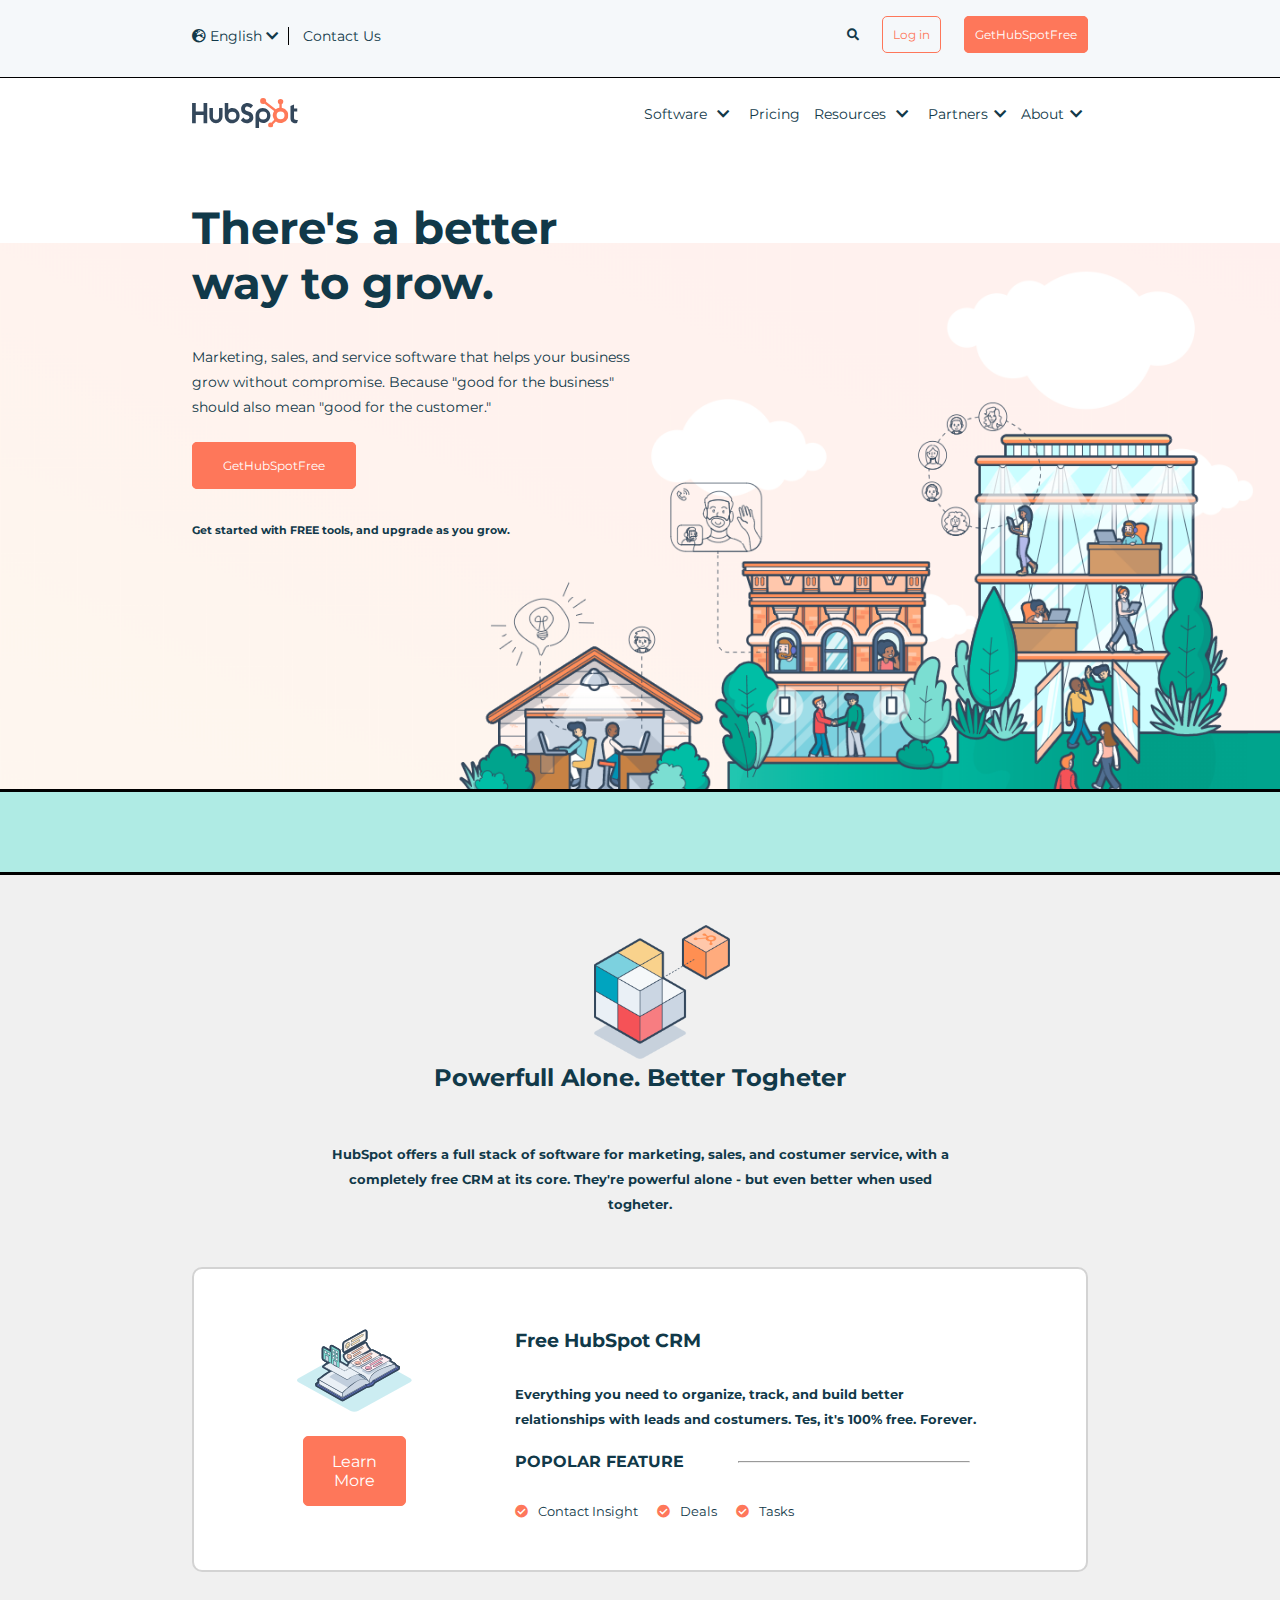
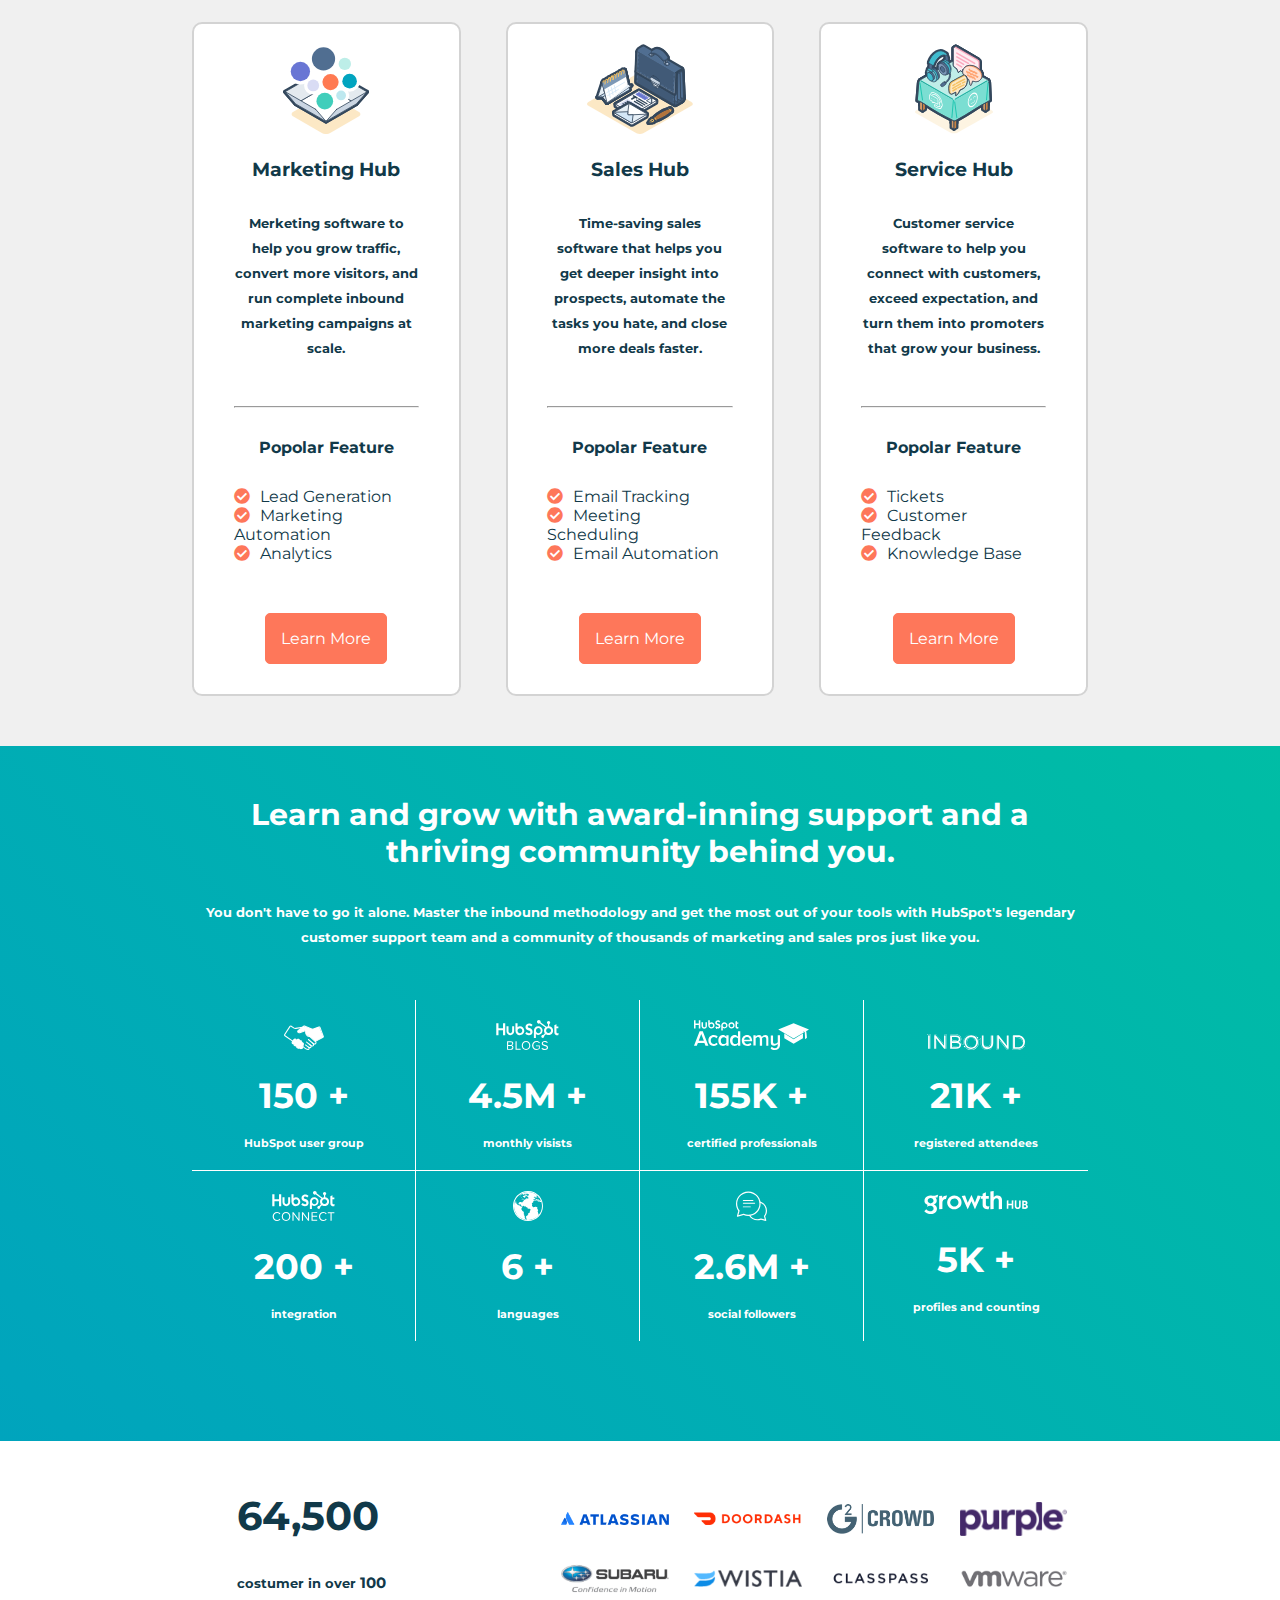
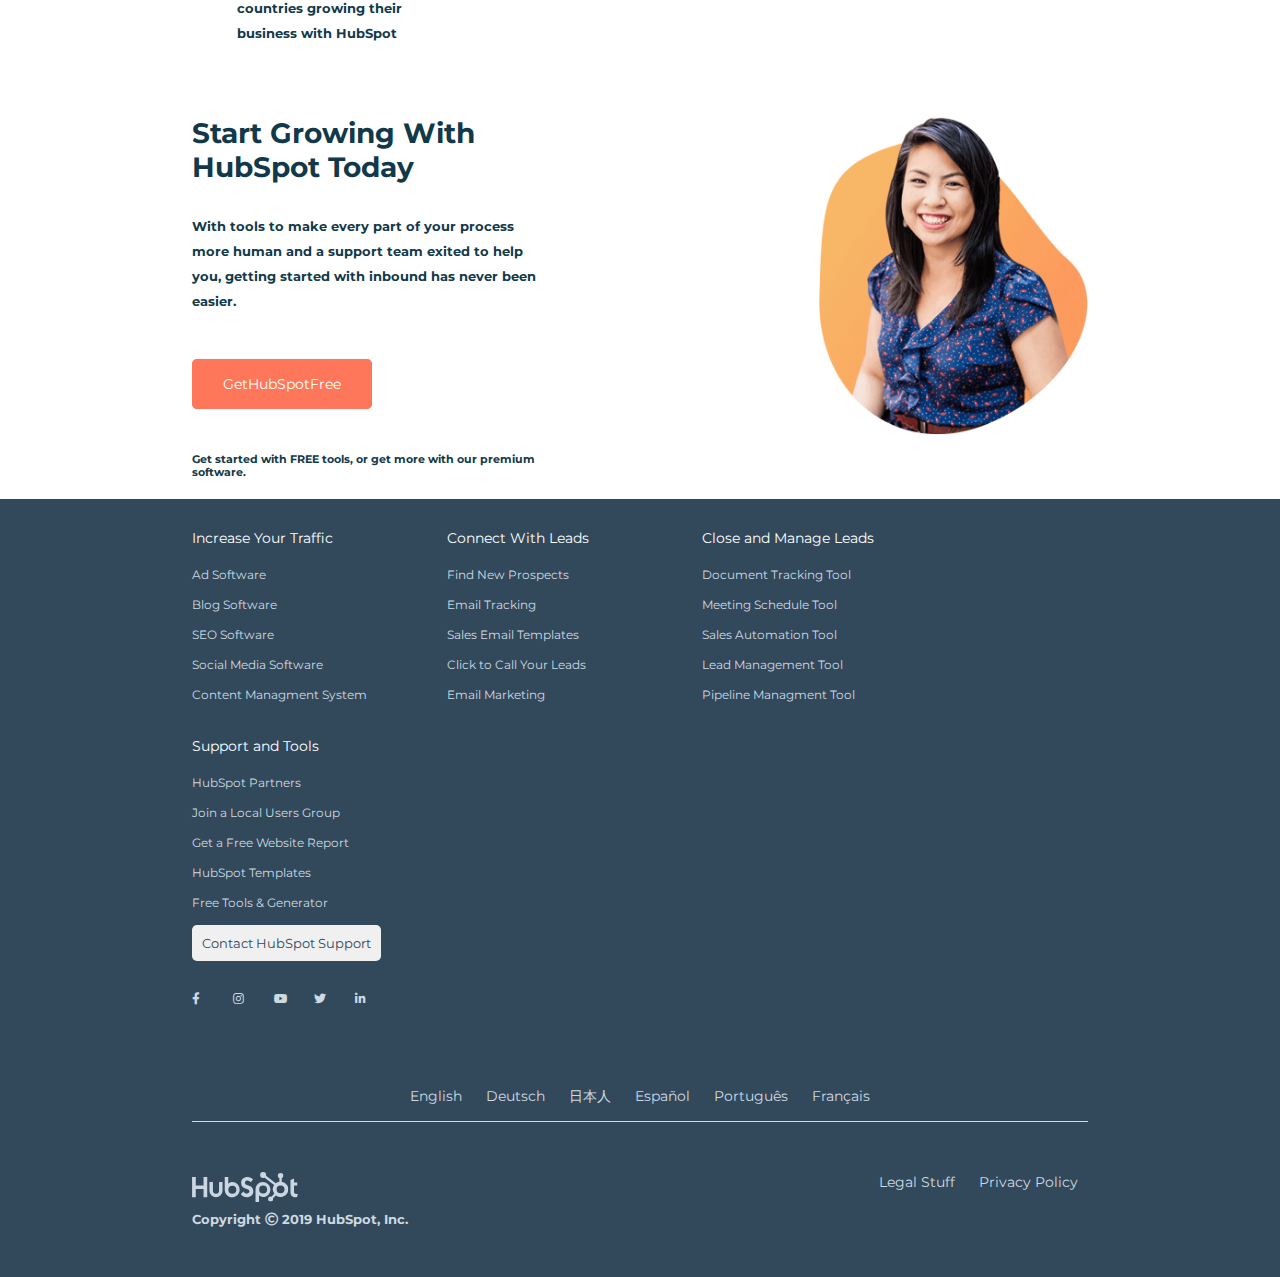
==== bonus/index.html @ 53bf7a54 "Creazione cartella bonus e relativi files, correzione links immagini per cambio percorso" ====
<!DOCTYPE html>
<html lang="en" dir="ltr">
    <head>
        <meta charset="utf-8">
        <link rel="stylesheet" href="https://cdnjs.cloudflare.com/ajax/libs/font-awesome/5.15.2/css/all.min.css">
        <link rel="preconnect" href="https://fonts.gstatic.com">
        <link href="https://fonts.googleapis.com/css2?family=Montserrat:wght@600;700&display=swap" rel="stylesheet">
        <link rel="stylesheet" href="css/style.css">
        <title>HubSpot</title>
    </head>
    <body>

<!-- Header -->
        <header>
<!-- Pre-Nav -->
            <div class="pre-nav">
                <div class="row margini">
                    <div class="sinistra">
                        <div class="lingua">
                            <i class="fas fa-globe-europe"></i>
                            <a href="#">English</a>
                            <i class="fas fa-chevron-down"></i>
                        </div>
                        <div class="contatti">
                            <a href="#">Contact Us</a>
                        </div>
                    </div>

                    <div class="destra">
                        <div class="container_bottoni">
                            <a href="#" class="fas fa-search"></a>
                            <a href="#" class="bottone" id="vuoto">Log in</a>
                            <a href="#" class="bottone">GetHubSpotFree</a>
                        </div>
                    </div>
                </div>
            </div>

<!-- Nav -->
            <nav>
                <div class="row margini">
                    <img src="../img/logo.svg" alt="logo">
                    <div class="drop">
                        <ul>
                            <li><a href="#">Software <i class="fas fa-chevron-down"></i></a></li>
                            <li><a href="#">Pricing</a></li>
                            <li><a href="#">Resources <i class="fas fa-chevron-down"></i></a></li>
                            <li><a href="#">Partners<i class="fas fa-chevron-down"></i></a></li>
                            <li><a href="#">About<i class="fas fa-chevron-down"></i></a></li>
                        </ul>

                    </div>
                </div>
            </nav>
        </header>

<!-- Jumbotron -->
        <div class="jumbotron">
            <div class="testo">
                <h1>There's a better way to grow.</h1>
                <p>Marketing, sales, and service software that helps your business grow without compromise. Because "good for the business" should also mean "good for the customer."</p>
                <a href="#" class="bottone">GetHubSpotFree</a>
                <h6>Get started with FREE tools, and upgrade as you grow.</h6>
            </div>

            <div class="separatore">

            </div>
        </div>

<!-- Main -->
        <main>
            <div class="container_colonne">
                <section class="colonne margini">
                    <div class="motto">
                        <img src="../img/cube.png" alt="cubo">
                        <h2>Powerfull Alone. Better Togheter</h2>
                        <h5>HubSpot offers a full stack of software for marketing, sales, and costumer service, with a completely free CRM at its core. They're powerful alone - but even better when used togheter.</h5>
                    </div>

<!--Prima Riga Main -->
                    <div class="row prima column">
                        <div class="sinistra">
                            <img src="../img/book.svg" alt="libro">
                            <a href="#" class="bottone">Learn More</a>

                        </div>
                        <div class="destra">
                            <h3>Free HubSpot CRM</h3>
                            <h5>Everything you need to organize, track, and build better relationships with leads and costumers. Tes, it's 100% free. Forever.</h5>
                            <h4>POPOLAR FEATURE</h4>
                            <hr>
                            <ul>
                                <li><i class="fas fa-check-circle"></i>Contact Insight</li>
                                <li><i class="fas fa-check-circle"></i>Deals</li>
                                <li><i class="fas fa-check-circle"></i>Tasks</li>
                            </ul>
                        </div>
                    </div>

<!--Seconda Riga Main -->
                    <div class="row seconda ">
                        <aside class="column sinistra">
                            <img src="../img/marketing.svg" alt="libro">
                            <div class="margini">
                                <h3>Marketing Hub</h3>
                                <h5>Merketing software to help you grow traffic, convert more visitors, and run complete inbound marketing campaigns at scale.</h5>
                                <hr>
                                <h4>Popolar Feature</h4>
                                <ul>
                                    <li><i class="fas fa-check-circle"></i>Lead Generation</li>
                                    <li><i class="fas fa-check-circle"></i>Marketing Automation</li>
                                    <li><i class="fas fa-check-circle"></i>Analytics</li>
                                </ul>
                                <a href="#" class="bottone">Learn More</a>
                            </div>
                        </aside>
                        <aside class="column centrale">
                            <img src="../img/sales.svg" alt="libro">
                            <div class="margini">
                                <h3>Sales Hub</h3>
                                <h5>Time-saving sales software that helps you get deeper insight into prospects, automate the tasks you hate, and close more deals faster.</h5>
                                <hr>
                                <h4>Popolar Feature</h4>
                                <ul>
                                    <li><i class="fas fa-check-circle"></i>Email Tracking</li>
                                    <li><i class="fas fa-check-circle"></i>Meeting Scheduling</li>
                                    <li><i class="fas fa-check-circle"></i>Email Automation</li>
                                </ul>
                                <a href="#" class="bottone">Learn More</a>
                            </div>
                        </aside>
                        <aside class="column destra">
                            <img src="../img/service.svg" alt="libro">
                            <div class="margini">
                                <h3>Service Hub</h3>
                                <h5>Customer service software to help you connect with customers, exceed expectation, and turn them into promoters that grow your business.</h5>
                                <hr>
                                <h4>Popolar Feature</h4>
                                <ul>
                                    <li><i class="fas fa-check-circle"></i>Tickets</li>
                                    <li><i class="fas fa-check-circle"></i>Customer Feedback</li>
                                    <li><i class="fas fa-check-circle"></i>Knowledge Base</li>
                                </ul>
                                <a href="#" class="bottone">Learn More</a>
                            </div>
                        </aside>

                    </div>

                </section>

            </div>

<!-- Learn and Growth -->
            <section class="learn">
                <div class="learn_scritte margini">
                    <h2>Learn and grow with award-inning support and a thriving community behind you.</h2>
                    <h5>You don't have to go it alone. Master the inbound methodology and get the most out of your tools with HubSpot's legendary customer support team and a community of thousands of marketing and sales pros just like you.</h5>
                </div>

<!-- Sezione con quadrati -->
                <div class="row learn_quadrati_1 margini">
                    <div class="quadrato">
                        <img src="../img/homepage_community_agency.svg" alt="mani">
                        <span class="numeroni">150 +</span>
                        <h6>HubSpot user group</h6>
                    </div>
                    <div class="quadrato">
                        <img src="../img/homepage_community_blog.svg" alt="mani">
                        <span class="numeroni">4.5M +</span>
                        <h6>monthly visists</h6>
                    </div>
                    <div class="quadrato">
                        <img src="../img/homepage_community_academy.svg" alt="mani">
                        <span class="numeroni">155K +</span>
                        <h6>certified professionals</h6>
                    </div>
                    <div class="quadrato">
                        <img src="../img/homepage_community_inbound.svg" alt="mani">
                        <span class="numeroni">21K +</span>
                        <h6>registered attendees</h6>
                    </div>
                </div>
                <div class="row learn_quadrati_2 margini">
                    <div class="quadrato">
                        <img src="../img/homepage_community_connect.svg" alt="mani">
                        <span class="numeroni">200 +</span>
                        <h6>integration</h6>
                    </div>
                    <div class="quadrato">
                        <img src="../img/homepage_community_globe.svg" alt="mani">
                        <span class="numeroni">6 +</span>
                        <h6>languages</h6>
                    </div>
                    <div class="quadrato">
                        <img src="../img/homepage_community_followers.svg" alt="mani">
                        <span class="numeroni">2.6M +</span>
                        <h6>social followers</h6>
                    </div>
                    <div class="quadrato">
                        <img src="../img/homepage_community_growthhub.svg" alt="mani">
                        <span class="numeroni">5K +</span>
                        <h6>profiles and counting</h6>
                    </div>

                </div>

            </section>

<!-- Partners -->
            <section class="partners margini">

<!-- Prima Riga Partners -->
                <div class="row partners_superiore">
                    <div class="numeri">
                        <span>64,500</span>
                        <h5>costumer in over <span>100</span> countries growing their business with HubSpot</h5>
                    </div>
                    <div class="loghi">
                        <div class="loghi_superiore">
                            <img src="../img/atlassian.png" alt="">
                            <img src="../img/doordash.png" alt="">
                            <img src="../img/g2crowd-logo@2x.png" alt="">
                            <img src="../img/purple-logo@2x.png" alt="">
                        </div>
                        <div class="loghi_superiore">
                            <img src="../img/subaru.png" alt="">
                            <img src="../img/wistia.png" alt="">
                            <img src="../img/classpass.png" alt="">
                            <img src="../img/vmware.png" alt="">
                        </div>
                    </div>

                </div>

<!--Seconda Riga Partners -->
                <div class="row partners_inferiore">
                    <div class="start">
                        <h2>Start Growing With HubSpot Today</h2>
                        <h5>With tools to make every part of your process more human and a support team exited to help you, getting started with inbound has never been easier.</h5>
                        <a href="#" class="bottone">GetHubSpotFree</a>
                        <h6>Get started with FREE tools, or get more with our premium software.</h6>
                    </div>
                    <div class="donna">
                        <img src="../img/woman.webp" alt="donna">
                    </div>
                </div>

            </section>
        </main>

<!-- Footer -->
        <footer>
            <div class="row margini">

                <!-- Prima Colonna -->
                <ul class="column">
                    <li><span>Increase Your Traffic</span></li>
                    <li><a href="#">Ad Software</a></li>
                    <li><a href="#">Blog Software</a></li>
                    <li><a href="#">SEO Software</a></li>
                    <li><a href="#">Social Media Software</a></li>
                    <li><a href="#">Content Managment System</a></li>
                </ul>

                <!-- Seconda Colonna -->
                <ul class="column">
                    <li><span>Connect With Leads</span></li>
                    <li><a href="#">Find New Prospects</a></li>
                    <li><a href="#">Email Tracking</a></li>
                    <li><a href="#">Sales Email Templates</a></li>
                    <li><a href="#">Click to Call Your Leads</a></li>
                    <li><a href="#">Email Marketing</a></li>
                </ul>

                <!-- Terza Colonna -->
                <ul class="column">
                    <li><span>Close and Manage Leads</span></li>
                    <li><a href="#">Document Tracking Tool</a></li>
                    <li><a href="#">Meeting Schedule Tool</a></li>
                    <li><a href="#">Sales Automation Tool</a></li>
                    <li><a href="#">Lead Management Tool</a></li>
                    <li><a href="#">Pipeline Managment Tool</a></li>
                </ul>

                <!-- Quarta Colonna -->
                <ul class="column">
                    <li><span>Support and Tools</span></li>
                    <li><a href="#">HubSpot Partners</a></li>
                    <li><a href="#">Join a Local Users Group</a></li>
                    <li><a href="#">Get a Free Website Report</a></li>
                    <li><a href="#">HubSpot Templates</a></li>
                    <li><a href="#">Free Tools & Generator</a></li>
                    <li><a href="#" class="supporto">Contact HubSpot Support</a></li>
                    <li>
                        <div class="social">
                        <a href="#"><i class="fab fa-facebook-f"></i></a>
                        <a href="#"><i class="fab fa-instagram"></i></a>
                        <a href="#"><i class="fab fa-youtube"></i></a>
                        <a href="#"><i class="fab fa-twitter"></i></a>
                        <a href="#"><i class="fab fa-linkedin-in"></i></a>
                        </div>
                    </li>
                </ul>

            </div>

<!-- Riga Lingue Footer -->
            <div class="lingue margini">
                <a href="#">English</a>
                <a href="#">Deutsch</a>
                <a href="#">日本人</a>
                <a href="#">Español</a>
                <a href="#">Português</a>
                <a href="#">Français</a>
            </div>

<!-- Riga copyright Footer -->
            <div class="row copyright margini">
                <div class="logo_sinistra">
                    <img src="../img/logo_gray.svg" alt="logo">
                    <h5>Copyright<i class="far fa-copyright"></i>2019 HubSpot, Inc.</h5>
                </div>
                <div class="legal_stuff">
                    <a href="#">Legal Stuff</a>
                    <a href="#">Privacy Policy</a>
                </div>
            </div>
        </footer>
    </body>
</html>
---- bonus/css/style.css ----
/* Regole generali */
*{
    margin: 0;
    padding: 0;
    box-sizing: border-box;
}

body{
    font-family: 'Montserrat', sans-serif;
    color: #113949;
}

a{
    text-decoration: none;
}

.margini{
    width: 70%;
    margin: auto;
}


.bottone{
    border-radius: 5px;
    border:1px solid #fe775a;
    color: white;
    background-color: #fe775a;
}

li i[class~=fa-check-circle]{
    color: #fe775a;
    margin-right: 10px;
}

.row::after{
    content: "";
    display: table;
    clear: both;
}

/* Regole Header */
header{
    position: fixed;
    top: 0;
    left: 0;
    width: 100%;
    z-index: 900;
}

.pre-nav{
    background-color: #f5f8fa;
    border-bottom: 1px solid black;
}

.pre-nav .sinistra{
    float: left;
    height: 70px;
    font-size: 14px;
}

.lingua{
    display: inline-block;
    margin-top: 27px;
    padding-right: 10px;
    border-right: 1px solid black;
}

.pre-nav a{
    color: #113949;
}

.contatti{
    display: inline-block;
    margin-top: 27px;
    padding-left: 10px;
}

.pre-nav .destra{
    float: right;
}

.container_bottoni{
    height: 50px;
    margin-top: 27px;
    font-size: 12px;
}

.container_bottoni a:last-child{
    color: white;
}

header .bottone{
    padding: 10px;
}

#vuoto{
    background-color: #f5f8fa;
    color: #fe775a;
    margin: 0 20px;
}

/* regole nav */
nav{
    background-color: white;
}

nav img{
    margin-top: 20px;
}

.drop{
    float: right;
    height: 70px;
}

header nav ul{
    margin-top: 27px;
    font-size: 14px;
}

header nav li{
    display: inline-block;
    margin: 0 5px;
}

header nav li:last-child{
    margin: 0;
}

header li a{
    color: #113949;
}

header li a i{
    margin: 0 6px;
}

/* Regole Jumbotron */
.jumbotron{
    position: relative;
    margin-top: 150px;
    height: 725px;
    background-image: url(../../img/jumbotron.png);
    background-size: 100%;
    background-position: 0 90%;
    background-repeat: no-repeat;
}

.jumbotron > .testo{
    position: absolute;
    left: 15%;
    top: 50px;
    width: 35%;
}

h1{
    font-size: 45px;
}

.jumbotron p{
    line-height: 25px;
    margin: 35px 0;
    font-size: 14px;
}

.jumbotron a{
    padding: 15px 30px;
    font-size: 12px;
}

.jumbotron h6{
    margin-top: 50px;
}

.separatore{
    position: absolute;
    bottom: 0;
    left: 0;
    height: 86px;
    width: 100%;
    background-color: #afebe4;
    border-top: 3px solid black;
    border-bottom: 3px solid black;
}

/* Regole Main */
.container_colonne{
    background-color: #F0F0F0;
}

/* Regole colonne */

.motto{
    text-align: center;
}

img[alt~=cubo]{
    width: 20%;
    height: auto;
    margin-top: 50px;
}

.motto h5{
    width: 70%;
    margin:50px auto;
    line-height: 25px;
}

/* prima colonna sinistra */
 main .column{
    background-color: white;
    border-radius: 10px;
    border: 2px solid lightgrey;
    margin-bottom: 50px;
}

.prima .sinistra{
    width: 16%;
    text-align: center;
    float: left;
    margin: 30px 10%;
}

.prima img{
    width: 80%;
    margin-top: 30px;
}

.prima a{
    display: inline-block;
    padding: 15px;
    margin: 20px;
}

/* prima colonna destra */
.prima .destra{
    float: left;
    width: 52%;
    margin-top: 60px;
}

main h3{
    margin-bottom: 30px;
}

main h5{
    line-height: 25px;
    margin-bottom: 20px;
}

.prima .destra h4{
    display: inline-block;
    vertical-align: middle;
    margin-right: 50px;
    margin-bottom: 30px;
}

.prima .destra hr{
    display: inline-block;
    width: 50%;
    vertical-align: middle;
    margin-bottom: 30px;
    color: grey;
    background-color: grey;
}

.prima .destra ul{
    margin-bottom: 50px;
}

.prima .destra li{
    display: inline-block;
    margin-right: 15px;
    font-size: 13px;
}

/* seconda colonna */
aside{
    float: left;
    width: 30%;
}

.seconda .column{
    text-align: center;
}

.seconda .column img{
    max-height: 90px;
    width: auto;
    margin: 20px 0;
}
.seconda h5{
    min-height: 175px;
}
.seconda h4{
    margin: 30px 0;
}

.seconda ul{
    list-style-type: none;
    text-align: left;
}

.seconda .bottone{
    display: inline-block;
    margin: 50px 0 30px 0;
    padding: 15px;
}

.centrale{
    margin: 0 5%;
}

/* Regole Learn */
.learn{
    background-image: linear-gradient(45deg,#00a4bd,#00bda5);
    text-align: center;
    padding: 50px 0 100px 0;
    color: white;
}

.learn_scritte h2{
    font-size: 30px;
    margin-bottom: 30px;
}

.learn_scritte h5{
    margin-bottom: 50px;
}

/* regole quadrati */
.quadrato{
    float: left;
    width: 25%;
    padding-bottom: 20px;
}

.learn_quadrati_1 .quadrato{
    border-right: 1px solid white;
    border-bottom: 1px solid white;
}

.learn_quadrati_2 .quadrato{
    border-right: 1px solid white;
}

.learn_quadrati_1 .quadrato:last-child, .learn_quadrati_2 .quadrato:last-child{
    border-right: none;
}

.quadrato img{
    margin-top: 20px;
    max-height: 30px;
}

.numeroni{
    display: block;
    font-size: 35px;
    font-weight: 700;
    margin: 20px 0;
}

/* Regole Partners */
.partners{
    padding-top: 50px;
    padding-bottom: 20px;
}

/* row superiore numeri*/
.numeri{
    float: left;
    width: 20%;
    margin-left: 5%;
}

.partners_superiore .numeri > span{
    font-size: 40px;
    font-weight: 700;
}

.numeri h5{
    margin-top: 30px;
}

.numeri h5 > span{
    font-size: 15px;
}

/* row superiore loghi */
.loghi{
    float: right;
    width: 60%;
}

.loghi img{
    max-width: 20%;
    height: auto;
    margin: 2%;
    vertical-align: middle;
}

/* row inferiore */
.partners_inferiore{
    padding-top: 50px;
}

/* sinistra */
.start{
    float: left;
    width: 40%;
}

.start h2{
    font-size: 28px;
}

.start h5{
    margin: 30px 0 60px 0;
}

.start a{
    padding: 15px 30px;
    font-size: 14px;
}

.start h6{
    margin-top: 60px;
}

/* destra */
.donna{
    float: right;
    width: 30%;
}

.donna img{
    width: 100%;
    height: auto;
}

/* Regole Footer */
footer{
    background-color: #32495b;
    padding: 10px 0 50px 0;
    text-align: left;
    color: rgb(206,218,225);
}

footer a{
    color: rgb(206,218,225);
}

footer .column{
    float: left;
    width: 20%;
    min-width: 210px;
    margin-right:5%;
}

footer ul li:first-child{
    font-size: 14px;
    color: white;
    margin: 20px 0;
}

footer .column li{
    list-style-type: none;
    margin: 15px 0;
    font-size: 12px;
}

.supporto{
    display: inline-block;
    font-size: 13px;
    color: #32495b;
    border-radius: 5px;
    background-color: #F0F0F0;
    padding: 10px;
    margin-bottom: 15px;
}

.social i{
    width: 18%;
    text-align: left;
}

/* lingue del footer */
.lingue{
    border-bottom: 1px solid rgb(206,218,225);
    margin-top: 50px;
    padding: 15px;
    text-align: center;
}

.lingue a, .legal_stuff a{
    color: rgb(206,218,225);
    margin: 0 10px;
    font-size: 14px;
}

/* sezione copyright del footer */
.copyright{
    margin-top: 50px;
}

.logo_sinistra{
    float: left;
}

.copyright h5{
    margin-top: 5px;
}

.copyright h5 > i{
    margin: 0 4px;
}

.legal_stuff{
    float: right;
}
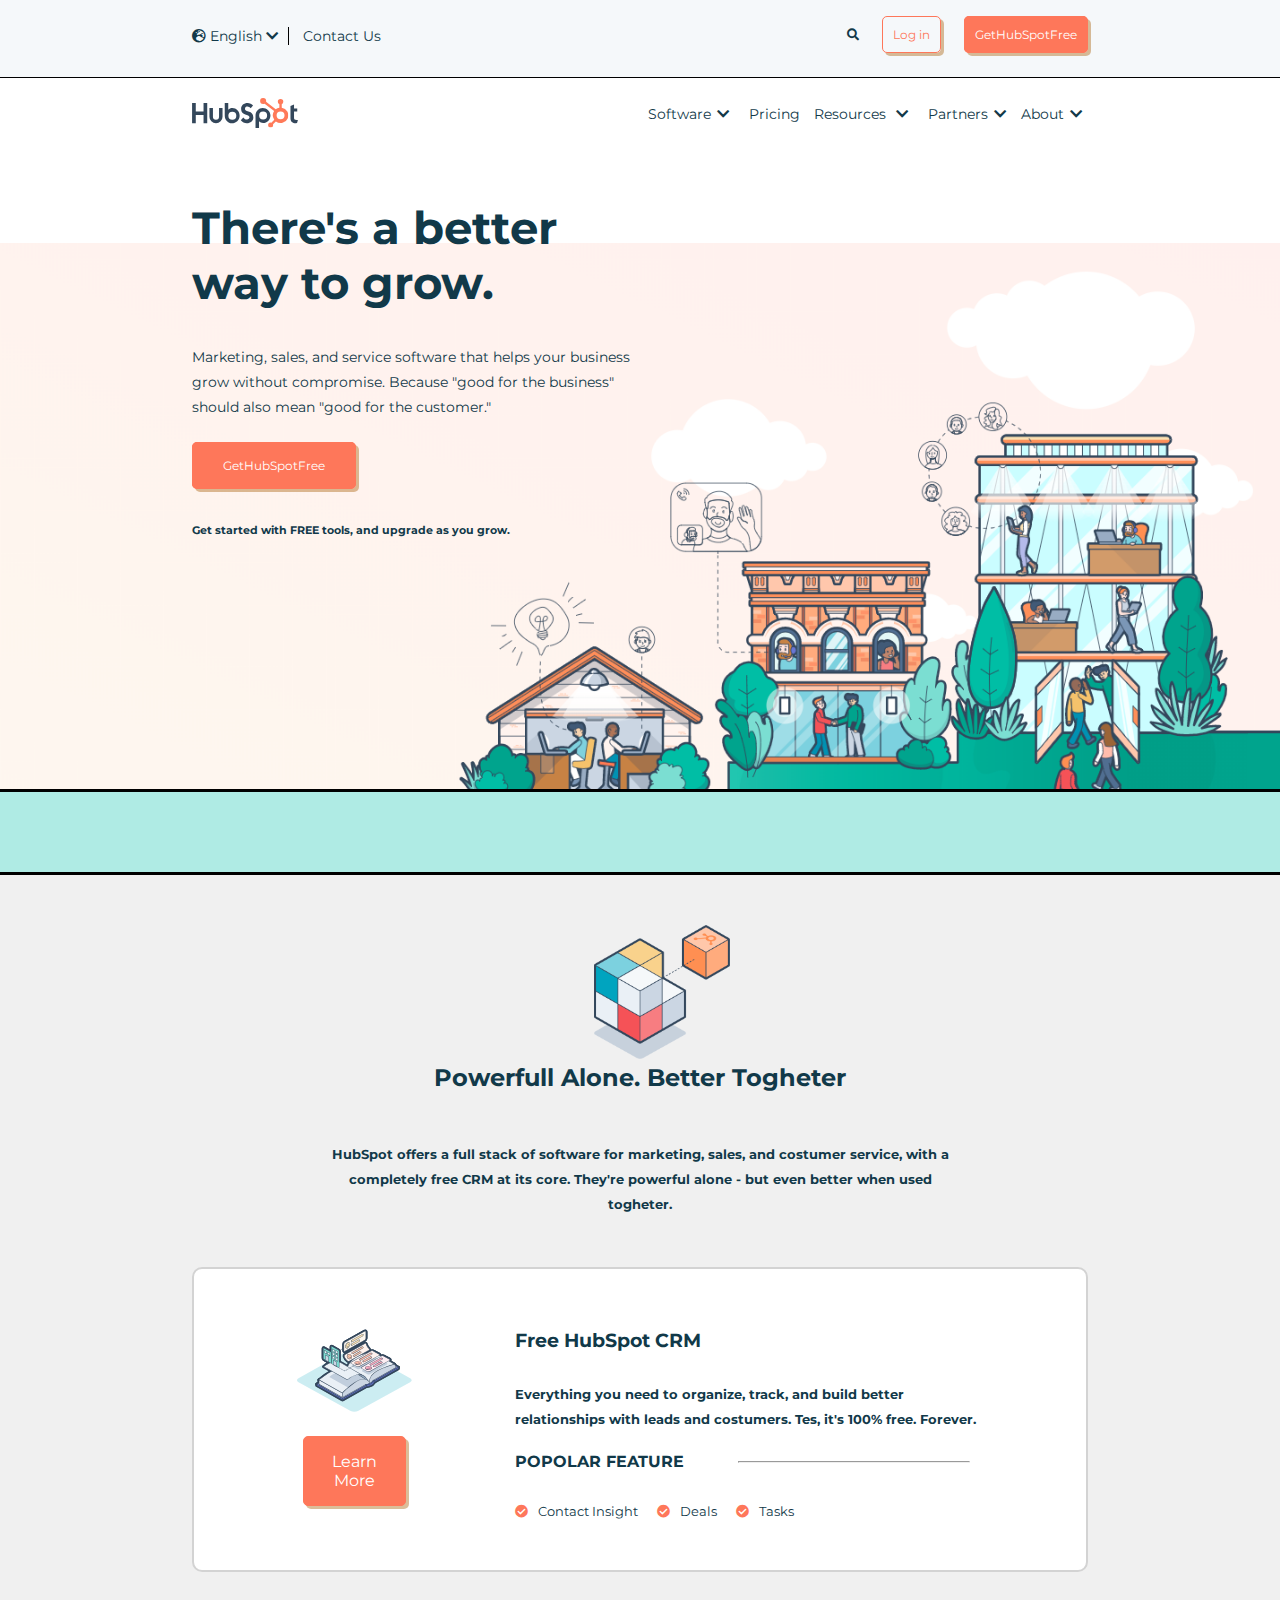
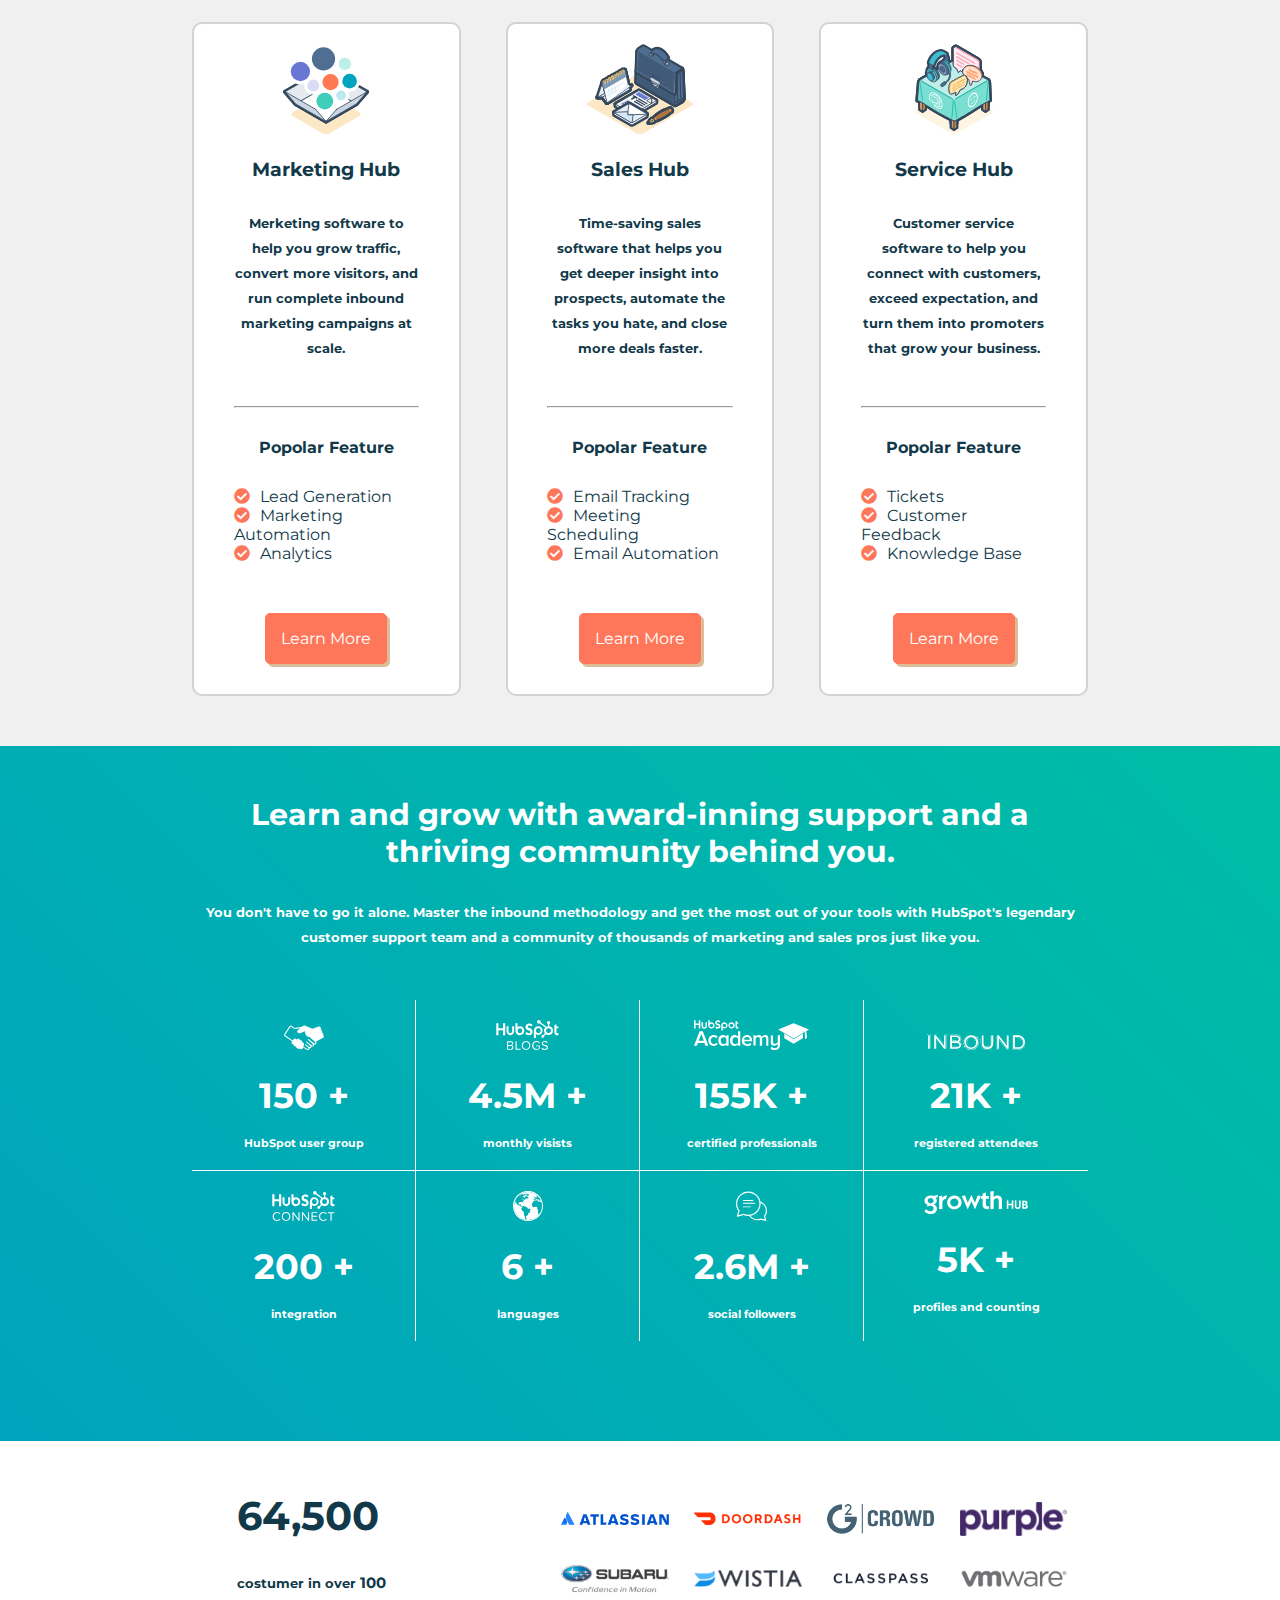
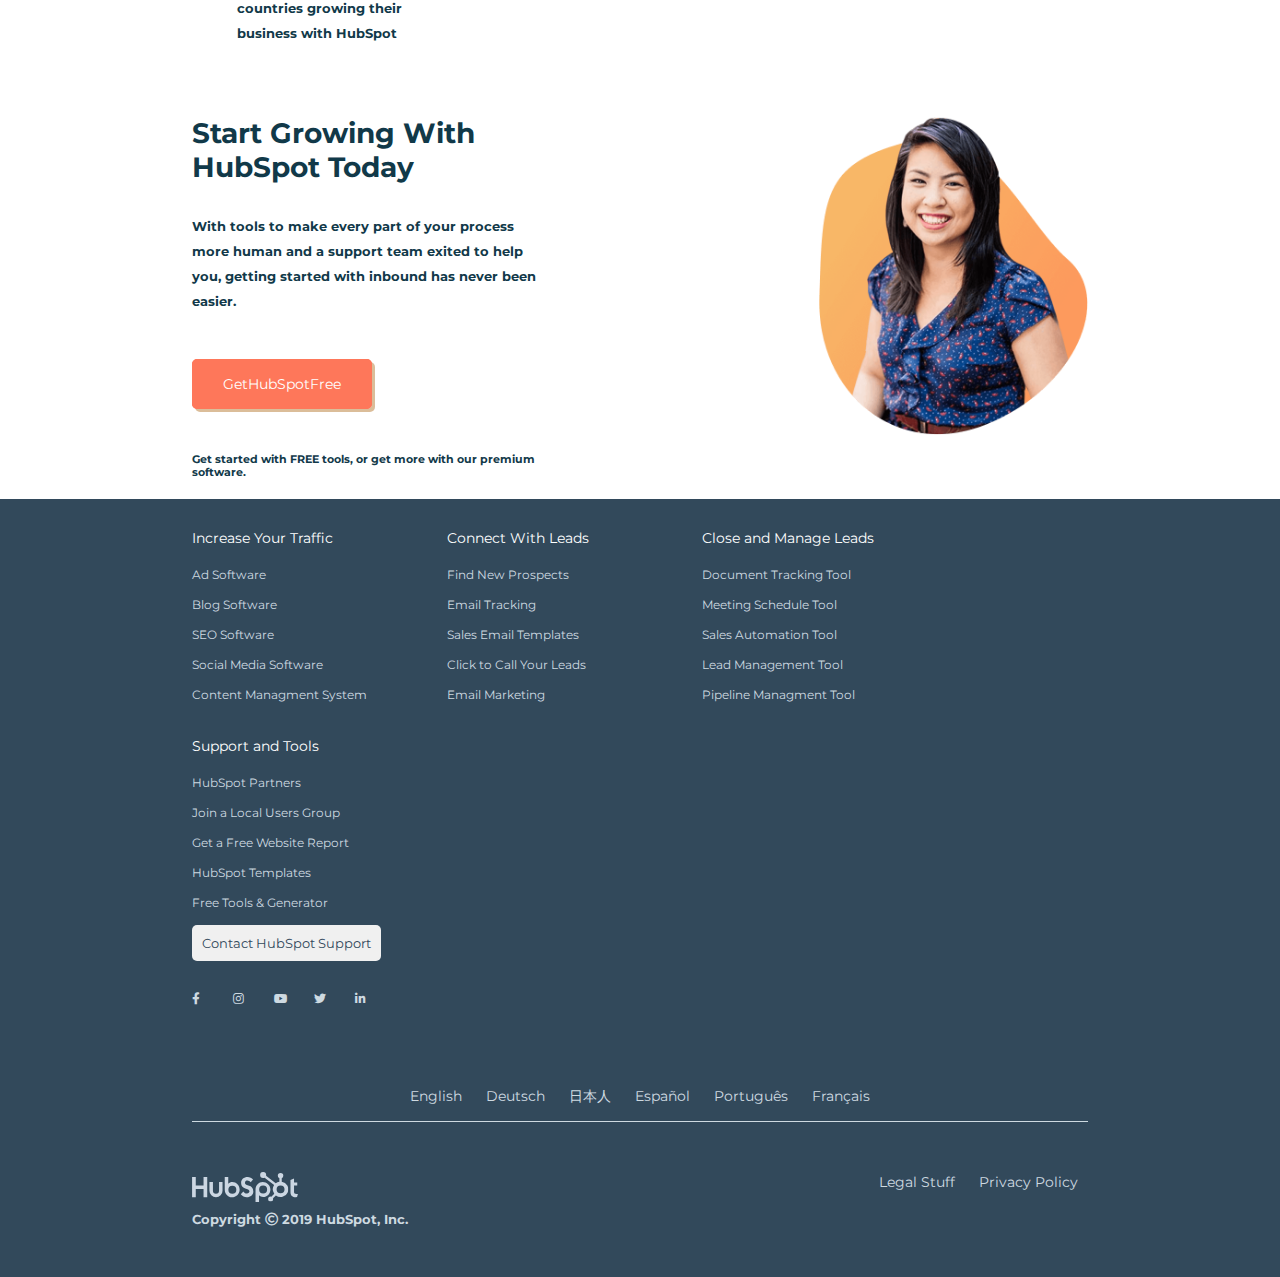
==== commit 09654fde: "Aggiunta e comparsa "Drop-down menù" e "input search" a :hover." ====
--- a/bonus/index.html
+++ b/bonus/index.html
@@ -19,7 +19,16 @@
                         <div class="lingua">
                             <i class="fas fa-globe-europe"></i>
                             <a href="#">English</a>
-                            <i class="fas fa-chevron-down"></i>
+                            <i class="fas fa-chevron-down dropdown">
+                                <ul class="dropdown_content">
+                                    <li><a href="#">Italiano</a></li>
+                                    <li><a href="#">Deutsch</a></li>
+                                    <li><a href="#">日本人</a></li>
+                                    <li><a href="#">Español</a></li>
+                                    <li><a href="#">Português</a></li>
+                                    <li><a href="#">Français</a></li>
+                                </ul>
+                            </i>
                         </div>
                         <div class="contatti">
                             <a href="#">Contact Us</a>
@@ -28,7 +37,10 @@
 
                     <div class="destra">
                         <div class="container_bottoni">
-                            <a href="#" class="fas fa-search"></a>
+                            <div class="cerca">
+                                <a href="#" class="fas fa-search"></a>
+                                <input id="search" type="text" placeholder="Search...">
+                            </div>
                             <a href="#" class="bottone" id="vuoto">Log in</a>
                             <a href="#" class="bottone">GetHubSpotFree</a>
                         </div>
@@ -41,14 +53,39 @@
                 <div class="row margini">
                     <img src="../img/logo.svg" alt="logo">
                     <div class="drop">
-                        <ul>
-                            <li><a href="#">Software <i class="fas fa-chevron-down"></i></a></li>
+                        <ul class="menu">
+                            <li class="dropdown">
+                                <a href="#">Software<i class="fas fa-chevron-down"></i></a>
+                                <ul class="dropdown_content">
+                                    <li><a href="#">Marketin Hub</a></li>
+                                    <li><a href="#">Sales Hub</a></li>
+                                    <li><a href="#">Service Hub</a></li>
+                                </ul>
+                            </li>
                             <li><a href="#">Pricing</a></li>
-                            <li><a href="#">Resources <i class="fas fa-chevron-down"></i></a></li>
-                            <li><a href="#">Partners<i class="fas fa-chevron-down"></i></a></li>
-                            <li><a href="#">About<i class="fas fa-chevron-down"></i></a></li>
+                            <li class="dropdown">
+                                <a href="#">Resources <i class="fas fa-chevron-down"></i></a>
+                                <ul class="dropdown_content">
+                                    <li><a href="#">Education</a></li>
+                                    <li><a href="#">Services</a></li>
+                                </ul>
+                            </li>
+                            <li class="dropdown">
+                                <a href="#">Partners<i class="fas fa-chevron-down"></i></a>
+                                <ul class="dropdown_content">
+                                    <li><a href="#">Partner Program</a></li>
+                                    <li><a href="#">Developer Tools</a></li>
+                                </ul>
+                            </li>
+                            <li class="dropdown">
+                                <a href="#">About<i class="fas fa-chevron-down"></i></a>
+                                <ul class="dropdown_content">
+                                    <li><a href="#">About Us</a></li>
+                                    <li><a href="#">Careers</a></li>
+                                    <li><a href="#">Contact Us</a></li>
+                                </ul>
+                            </li>
                         </ul>
-
                     </div>
                 </div>
             </nav>
--- a/bonus/css/style.css
+++ b/bonus/css/style.css
@@ -19,12 +19,41 @@
     margin: auto;
 }
 
+/* Regole Dropdown */
+.dropdown{
+    position: relative;
+}
+
+.dropdown_content{
+    display: none;
+    position: absolute;
+    top: -10px;
+    left: 0;
+    z-index: 999;
+    background-color: #f9f9f9;
+    box-shadow: 0px 8px 16px 0px rgba(0,0,0,0.2);
+    padding: 0px 16px 12px;
+}
+
+.dropdown_content li{
+    list-style-type: none;
+    margin-top: 10px;
+}
+
+.dropdown:hover .dropdown_content{
+    display: block;
+}
+
+.dropdown_content a:hover{
+    text-decoration: underline;
+}
 
 .bottone{
     border-radius: 5px;
     border:1px solid #fe775a;
     color: white;
     background-color: #fe775a;
+    box-shadow: 3px 3px rgba(166,90,0,0.4);
 }
 
 li i[class~=fa-check-circle]{
@@ -89,6 +118,14 @@
     color: white;
 }
 
+.cerca, .cerca:hover #search{
+    display: inline-block;
+}
+
+#search{
+    display: none;
+}
+
 header .bottone{
     padding: 10px;
 }
@@ -123,7 +160,7 @@
     margin: 0 5px;
 }
 
-header nav li:last-child{
+header nav .menu > li:last-child{
     margin: 0;
 }
 
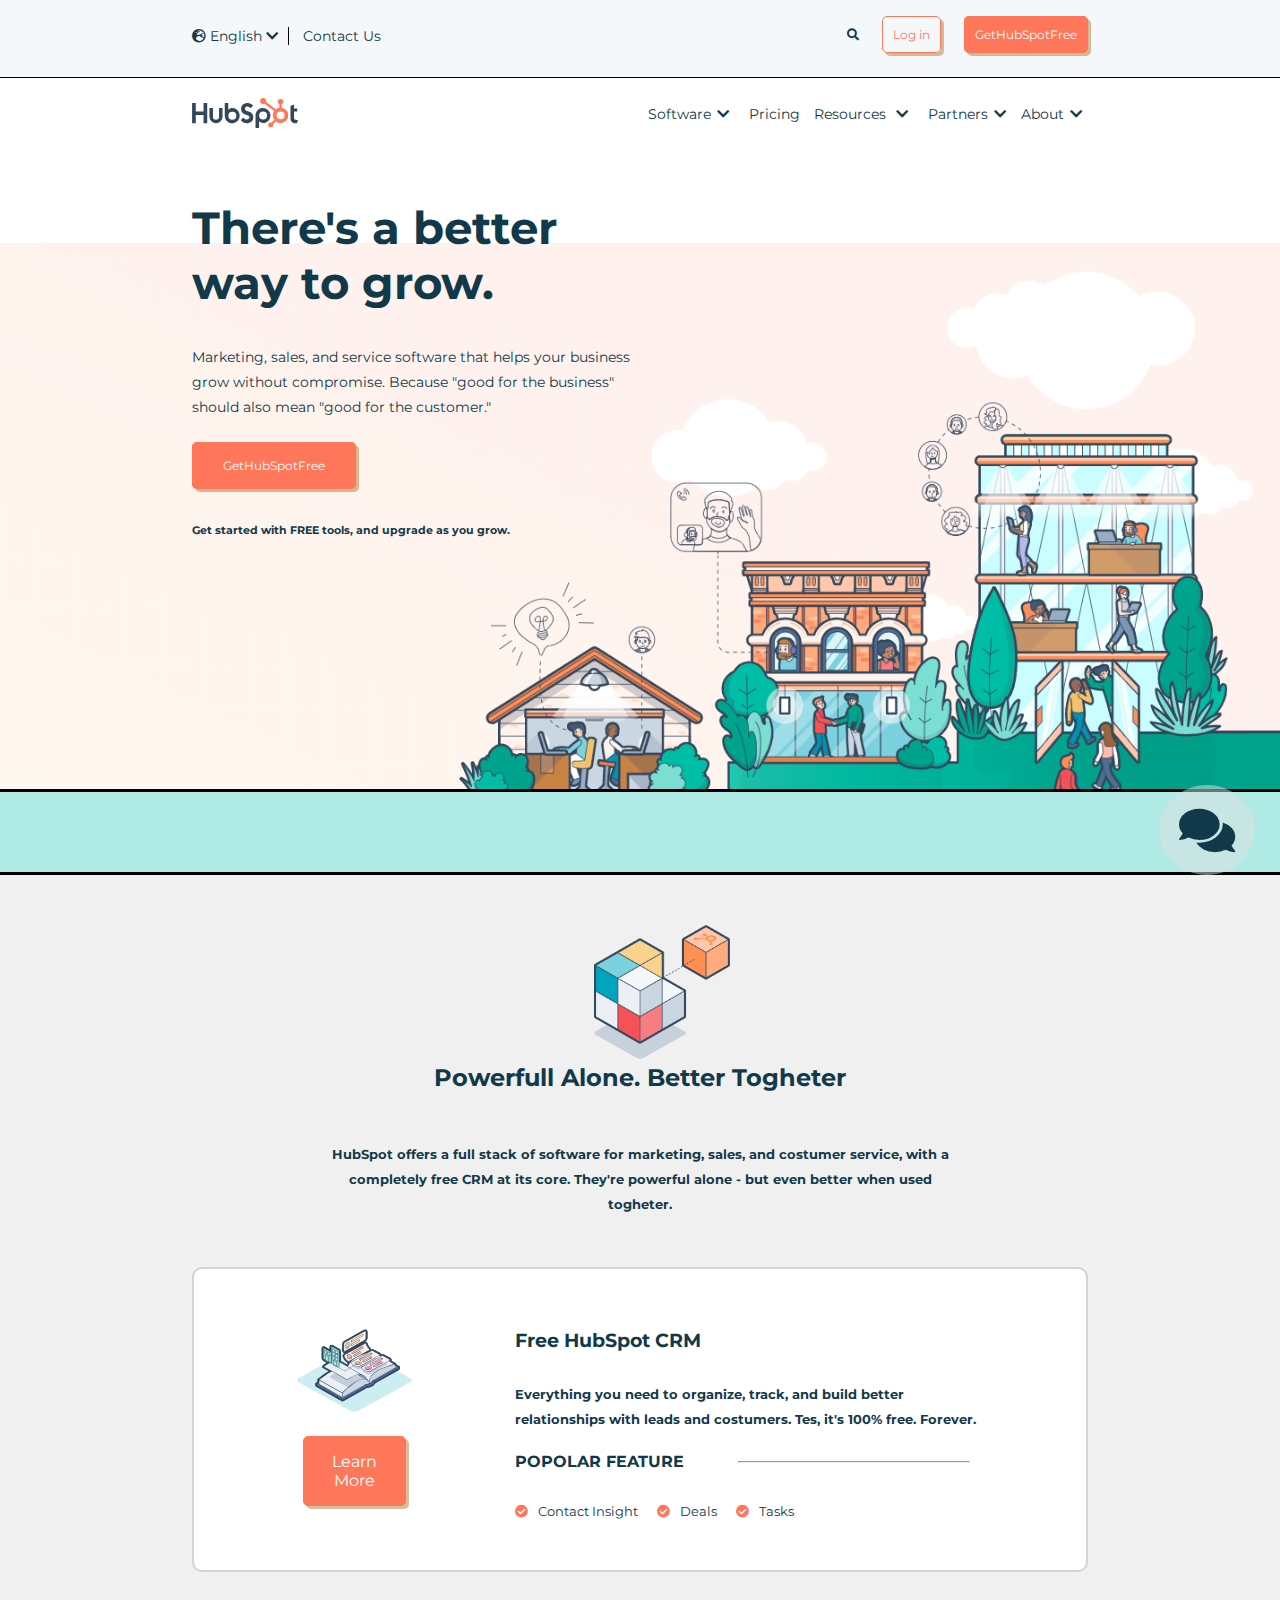
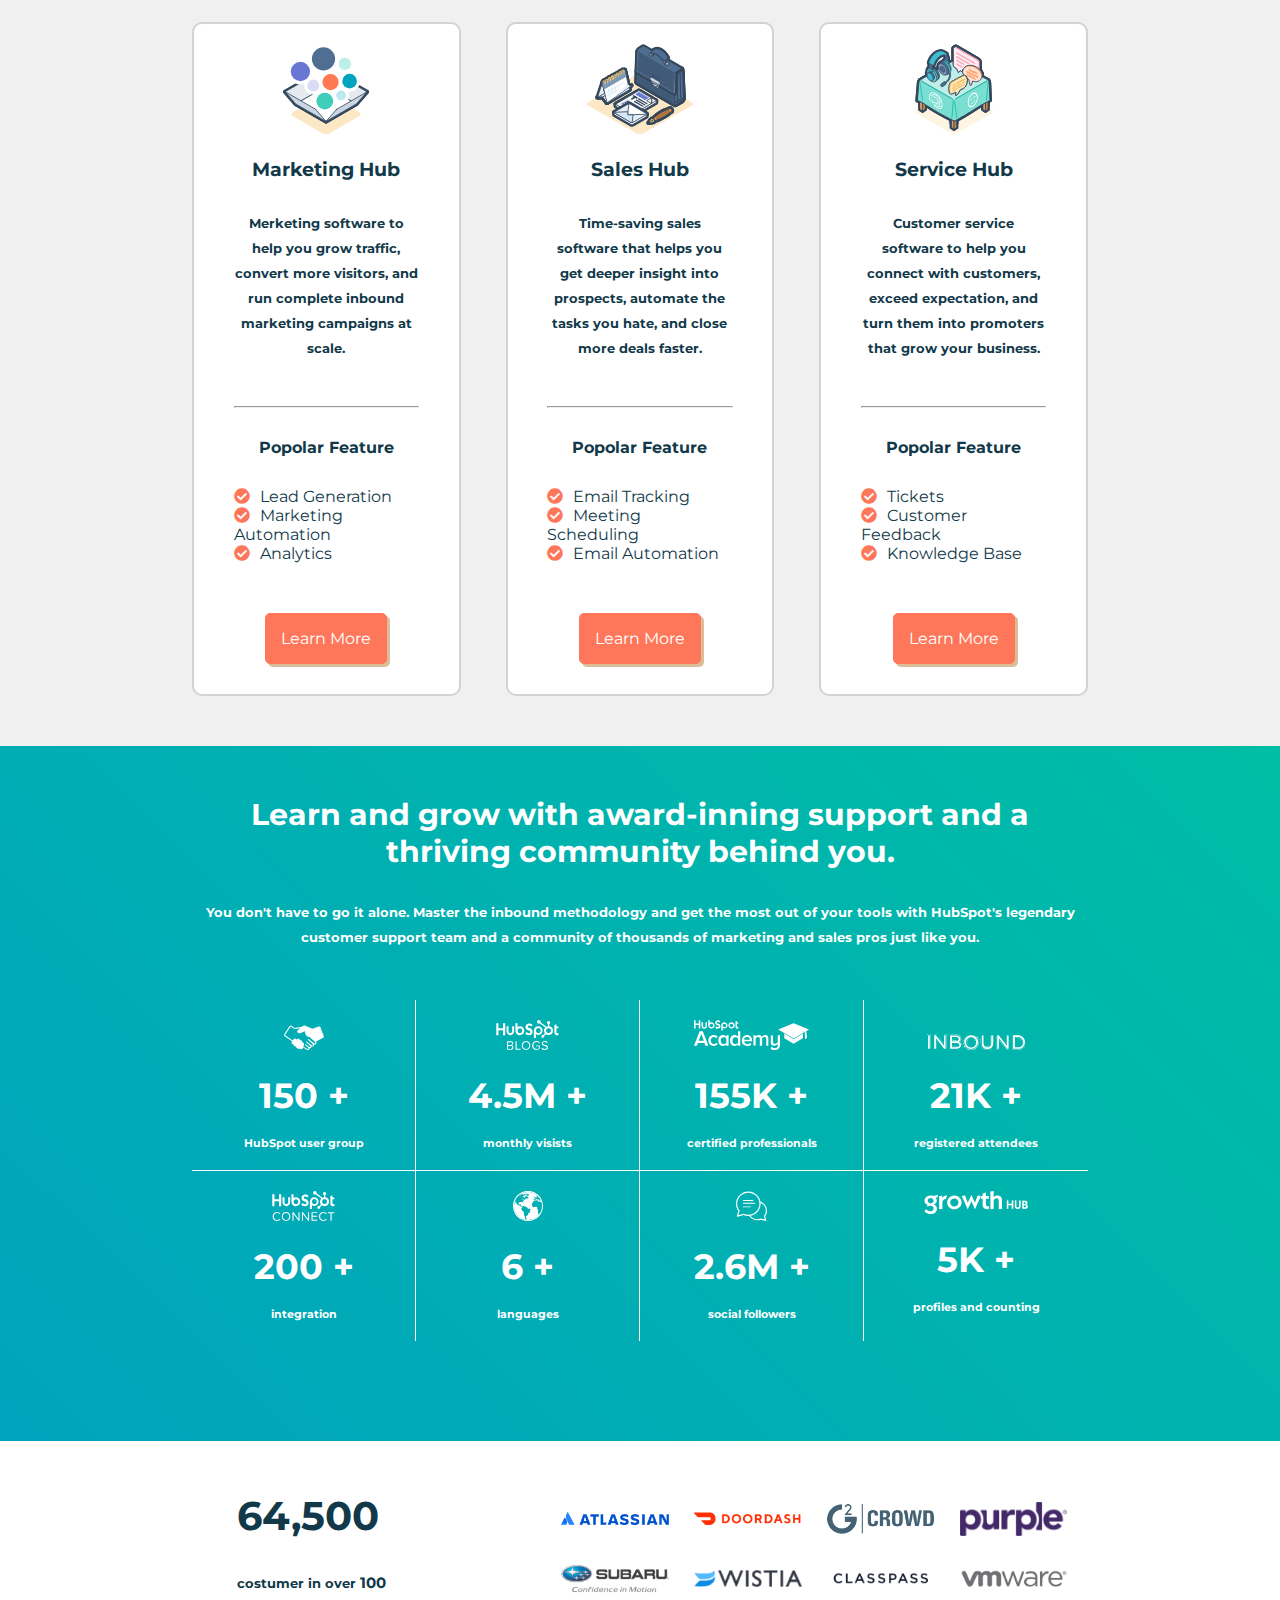
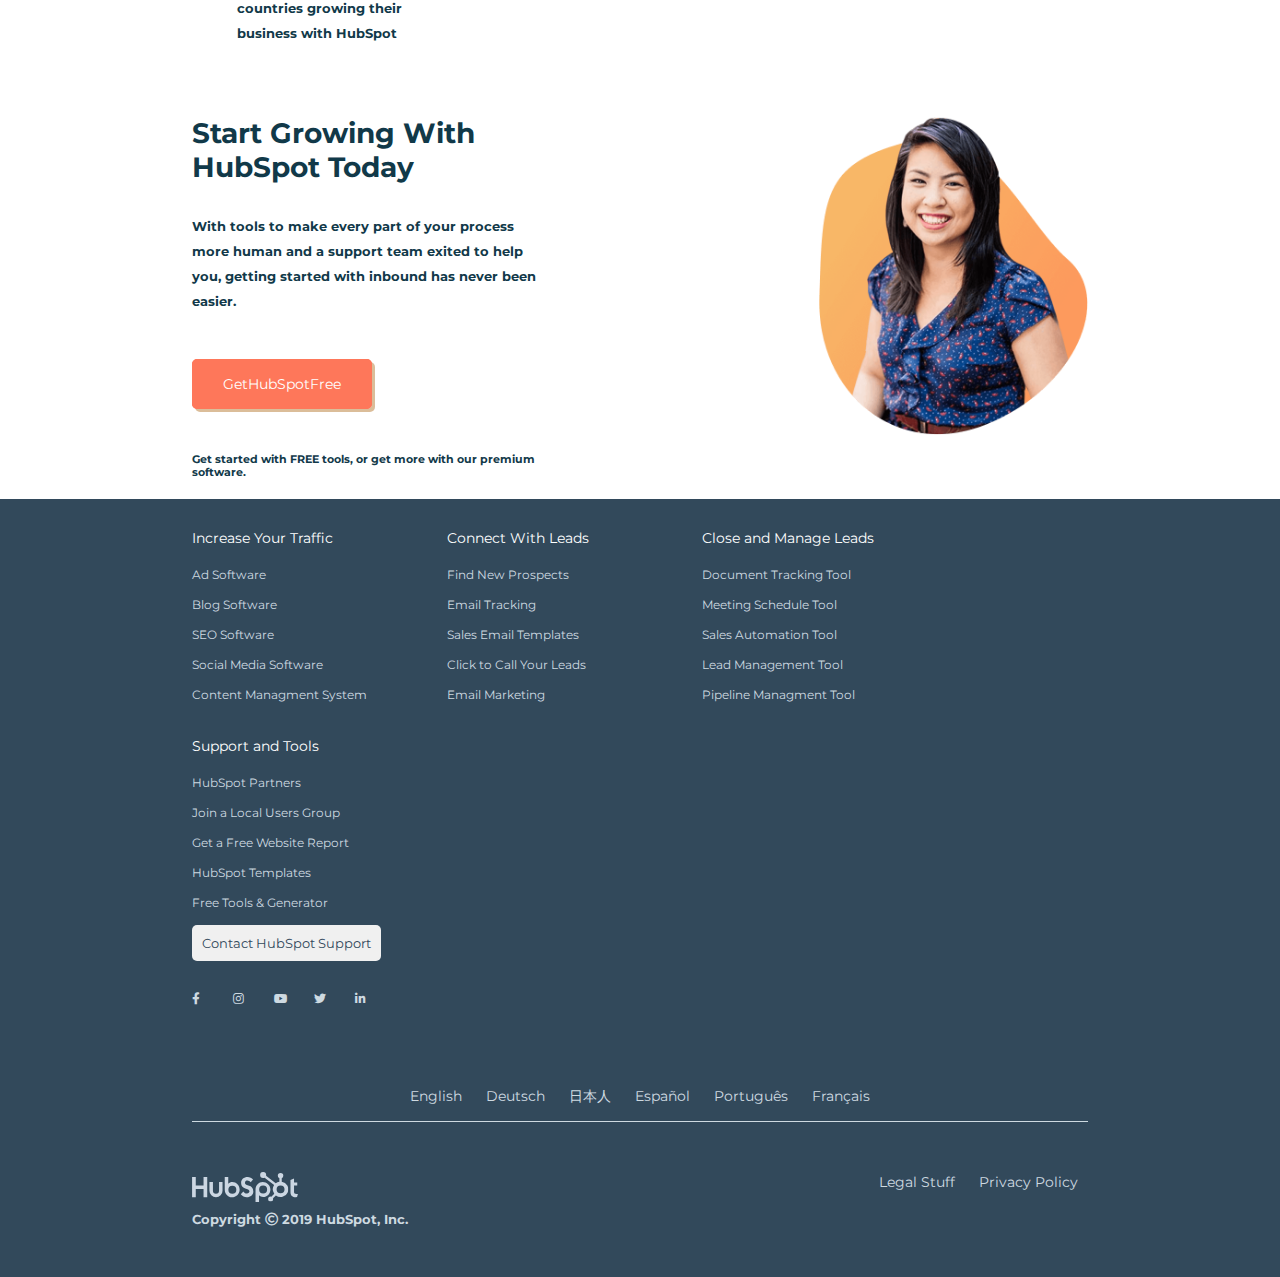
==== commit 37e234cc: "Tasto "help" fissato in fondo e relativo menù su :hover" ====
--- a/bonus/index.html
+++ b/bonus/index.html
@@ -365,5 +365,25 @@
                 </div>
             </div>
         </footer>
+
+<!-- tasto help -->
+        <div class="help fas fa-comments">
+            <div class="chat">
+                <div class="hubot">
+                    <div class="robot"><div class="pallino"></div></div>
+                    <span>HubBot</span>
+                </div>
+                <div class="row">
+                    <div class="left robot"></div>
+                    <div class="right">
+                         <div class="scritte_chat">Want to chat about HubSpot? I'm here to help you find your way.</div>
+                         <div class="scritte_chat">What would you like to do?</div>
+                         <a href="#"><div class="bottone">Learn about Products</div></a>
+                         <a href="#"><div class="bottone">Learn about Prices</div></a>
+                         <a href="#"><div class="bottone">Get Educational contect</div></a>
+                </div>
+            </div>
+        </div>
+
     </body>
 </html>
--- a/bonus/css/style.css
+++ b/bonus/css/style.css
@@ -124,6 +124,7 @@
 
 #search{
     display: none;
+    font-family: 'Montserrat', sans-serif;
 }
 
 header .bottone{
@@ -555,3 +556,100 @@
 .legal_stuff{
     float: right;
 }
+
+/* Bottone Help */
+.help{
+    font-size: 50px;
+    background-color: rgba(223,223,223,0.5);
+    border-radius: 50%;
+    padding: 20px;
+    position: fixed;
+    z-index: 900;
+    bottom: 25px;
+    right: 25px;
+}
+
+.chat {
+    display: none;
+    width: 350px;
+    position: absolute;
+    z-index: -1;
+    bottom: 55px;
+    right: 55px;
+    background-color: rgba(200,200,200,0.9);
+    border: 1px solid grey;
+    border-radius: 10px;
+    font-family: 'Montserrat';
+}
+
+.help:hover .chat{
+    display: block;
+}
+
+.hubot{
+    background-color: grey;
+    height: 60px;
+    border-radius: 10px 10px 0 0;
+}
+
+.robot{
+    height: 50px;
+    width: 50px;
+    position: relative;
+    background-image: url(https://static.hsappstatic.net/bots-ui-app/ex/bot-avatar.jpg);
+    background-size: contain;
+    background-repeat: no-repeat;
+}
+
+.pallino{
+    position: absolute;
+    z-index: 900;
+    right: 0px;
+    bottom: 1px;
+    border-radius: 50%;
+    border: 2px solid rgb(255, 255, 255);
+    height: 15px;
+    width: 15px;
+    background: rgb(0, 189, 165);
+}
+
+.robot, .hubot span{
+    display: inline-block;
+    vertical-align: middle;
+    color: white;
+    font-size: 20px;
+}
+
+.left.robot{
+    margin: 5px;
+}
+
+.chat .left, .chat .right{
+    float: left;
+    height:calc(100% - 60px);
+    min-height: 60px;
+}
+
+.chat .right{
+    width: 200px;
+    padding-bottom: 50px;
+}
+
+.scritte_chat:first-child{
+    margin-top: 38px;
+}
+
+.scritte_chat{
+    margin-top: 10px;
+    padding: 5px;
+    font-size: 15px;
+    background-color: white;
+    border: 1px solid black;
+    border-radius: 10px;
+}
+
+.chat .bottone{
+    font-size: 12px;
+    padding: 5px;
+    display: inline-block;
+}
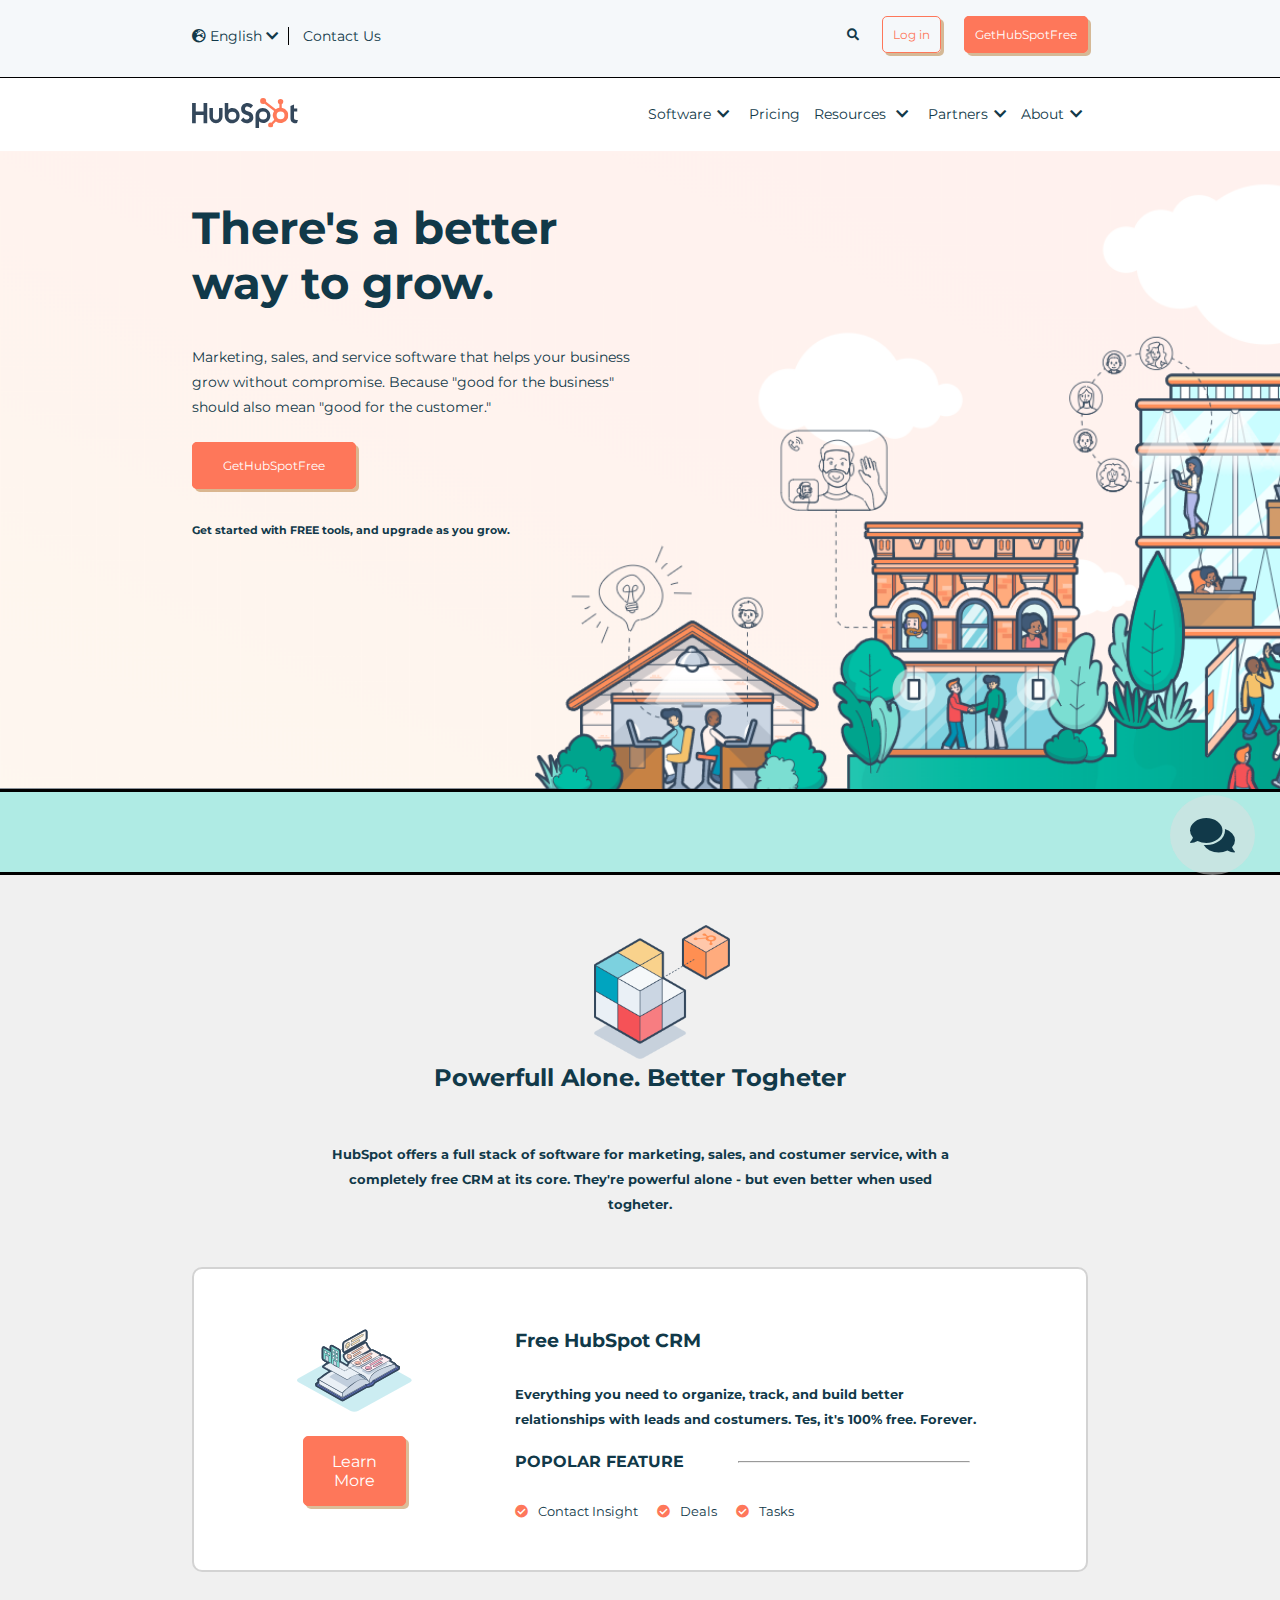
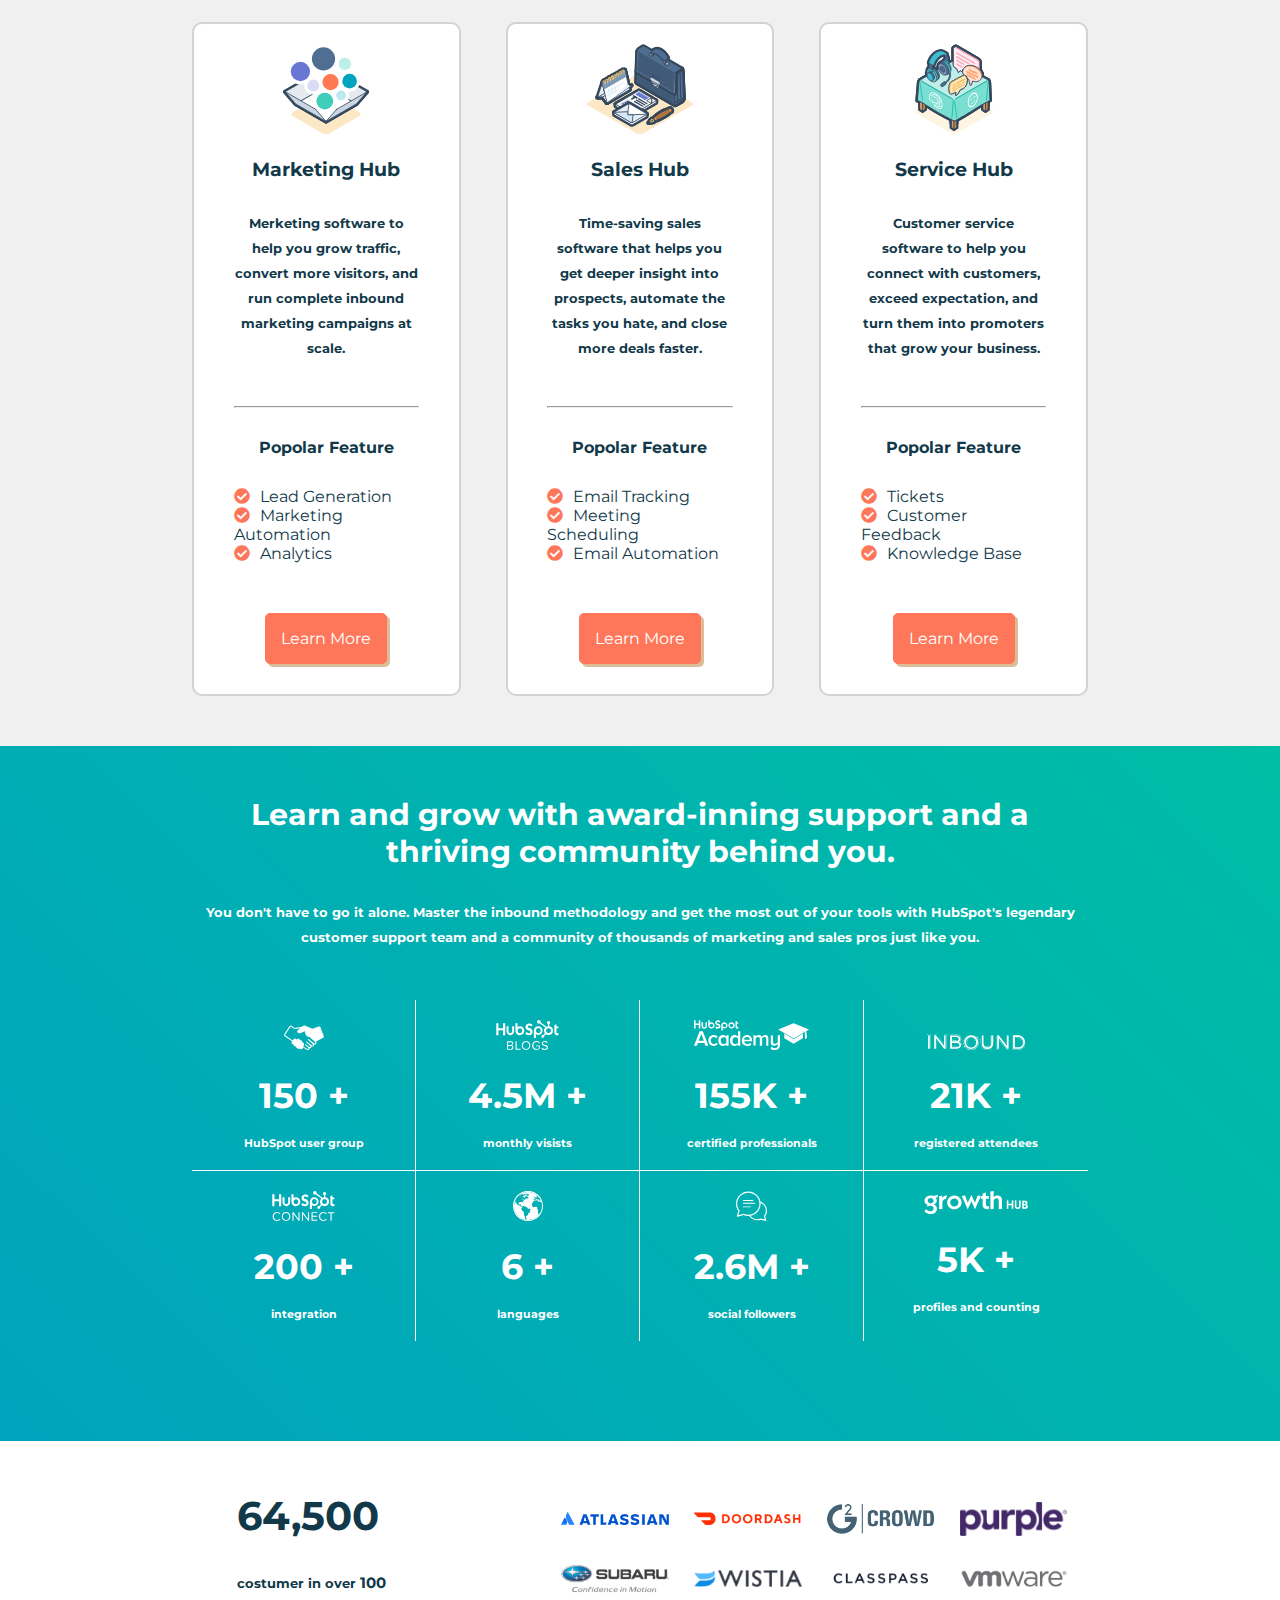
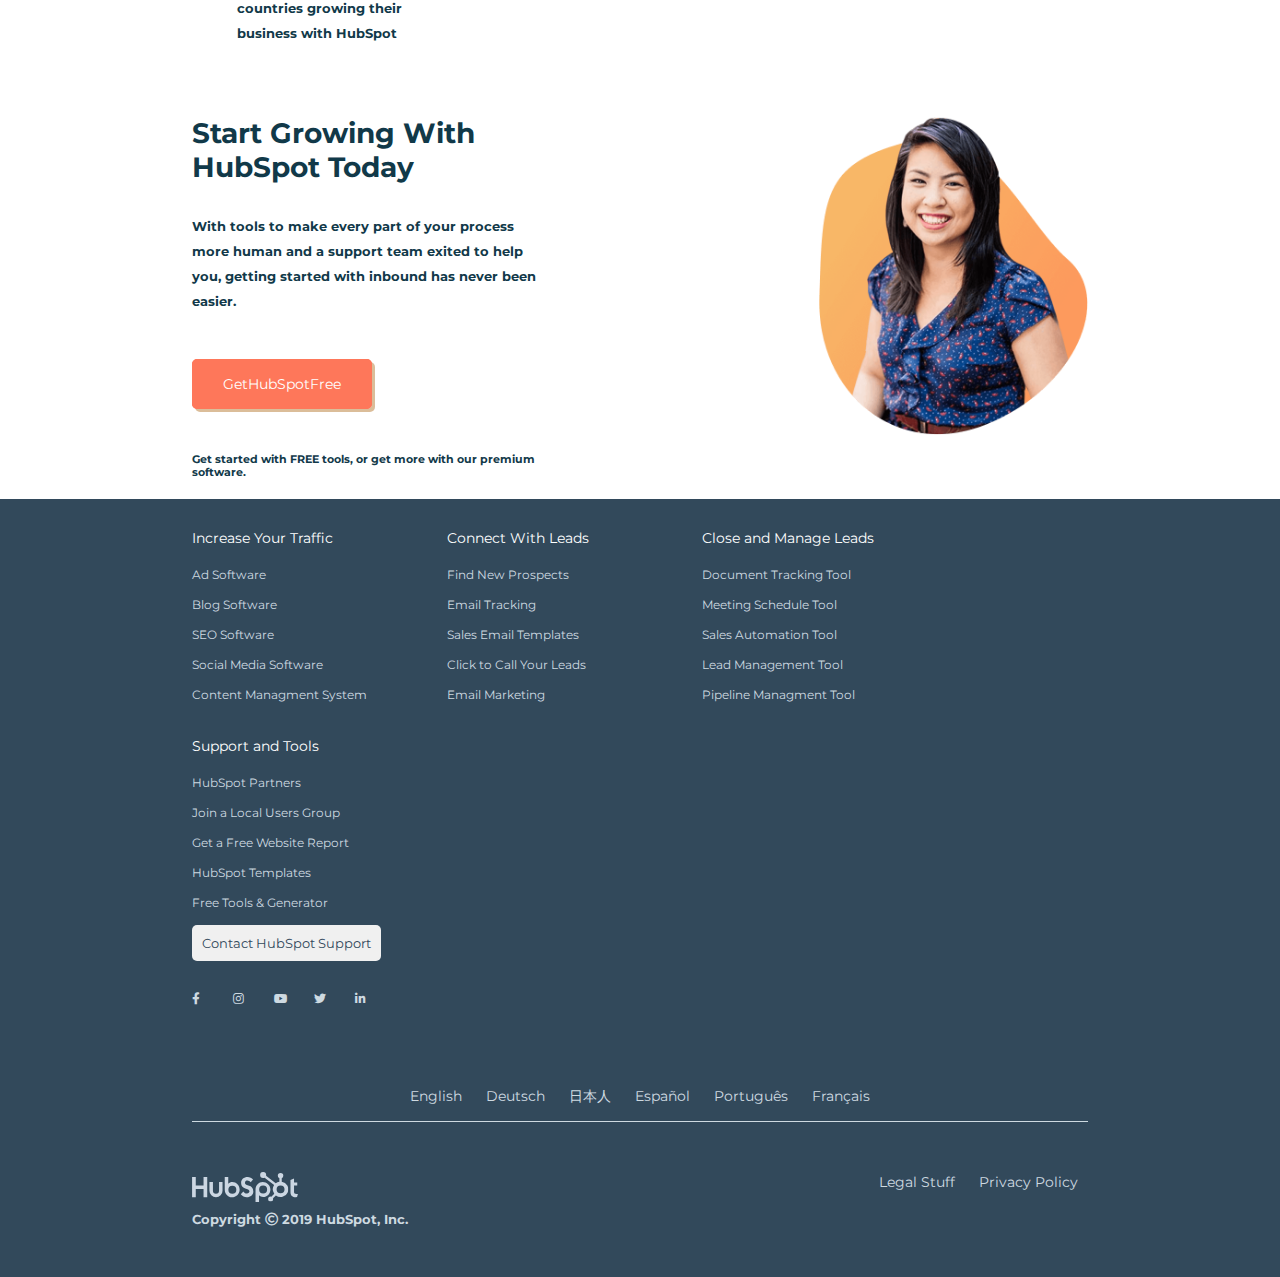
==== commit b9b22e98: "Aggiunta effetto a links su :hover e modifica barra di ricerca" ====
--- a/bonus/index.html
+++ b/bonus/index.html
@@ -19,7 +19,7 @@
                         <div class="lingua">
                             <i class="fas fa-globe-europe"></i>
                             <a href="#">English</a>
-                            <i class="fas fa-chevron-down dropdown">
+                            <div class="fas fa-chevron-down dropdown">
                                 <ul class="dropdown_content">
                                     <li><a href="#">Italiano</a></li>
                                     <li><a href="#">Deutsch</a></li>
@@ -28,7 +28,7 @@
                                     <li><a href="#">Português</a></li>
                                     <li><a href="#">Français</a></li>
                                 </ul>
-                            </i>
+                            </div>
                         </div>
                         <div class="contatti">
                             <a href="#">Contact Us</a>
@@ -381,6 +381,7 @@
                          <a href="#"><div class="bottone">Learn about Products</div></a>
                          <a href="#"><div class="bottone">Learn about Prices</div></a>
                          <a href="#"><div class="bottone">Get Educational contect</div></a>
+                    </div>
                 </div>
             </div>
         </div>
--- a/bonus/css/style.css
+++ b/bonus/css/style.css
@@ -12,6 +12,16 @@
 
 a{
     text-decoration: none;
+}
+
+a:hover{
+    color: blue;
+    text-decoration: underline;
+}
+
+a.bottone:hover{
+    text-decoration: none;
+    color: white;
 }
 
 .margini{
@@ -96,6 +106,8 @@
 
 .pre-nav a{
     color: #113949;
+    position: relative;
+    z-index: 5;
 }
 
 .contatti{
@@ -118,13 +130,17 @@
     color: white;
 }
 
-.cerca, .cerca:hover #search{
-    display: inline-block;
-}
-
 #search{
     display: none;
+    position: absolute;
+    top: 16px;
+    right: 457px;
     font-family: 'Montserrat', sans-serif;
+    height: 38px;
+}
+
+.cerca, .cerca:hover #search{
+    display: inline-block;
 }
 
 header .bottone{
@@ -179,8 +195,7 @@
     margin-top: 150px;
     height: 725px;
     background-image: url(../../img/jumbotron.png);
-    background-size: 100%;
-    background-position: 0 90%;
+    background-size:cover;
     background-repeat: no-repeat;
 }
 
@@ -559,7 +574,7 @@
 
 /* Bottone Help */
 .help{
-    font-size: 50px;
+    font-size: 40px;
     background-color: rgba(223,223,223,0.5);
     border-radius: 50%;
     padding: 20px;
